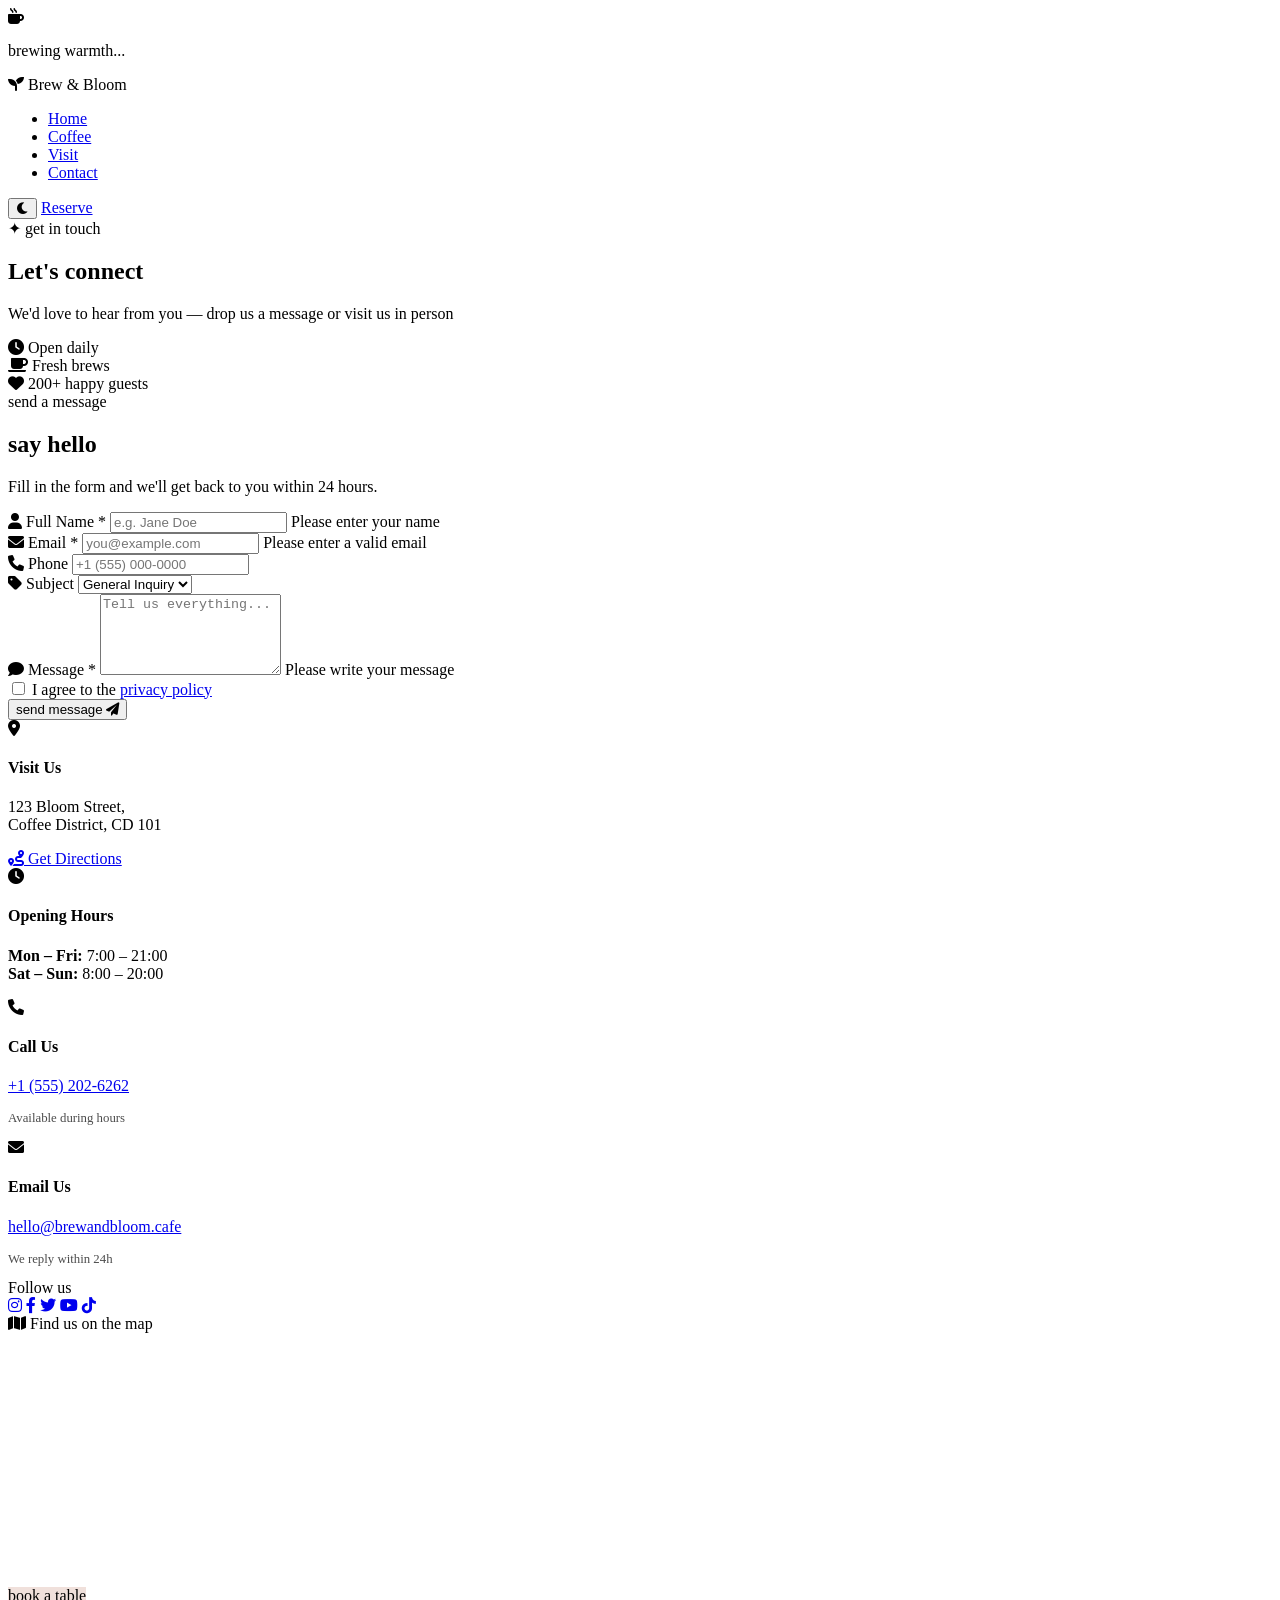
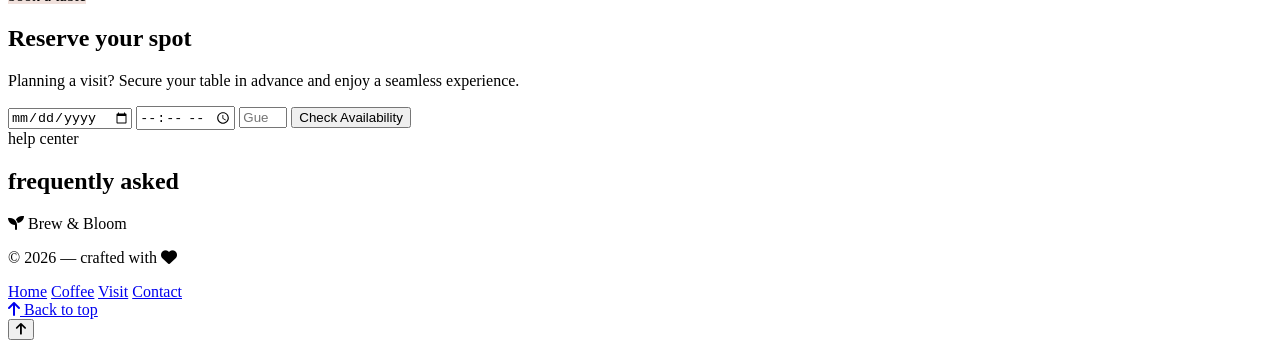
==== contact.html @ 55f8bd8d "contact.html" ====
<!-- contact.html – Separate Contact Page -->
<!DOCTYPE html>
<html lang="en">
<head>
  <meta charset="UTF-8" />
  <meta name="viewport" content="width=device-width, initial-scale=1.0" />
  <title>Contact · Brew & Bloom</title>
  <!-- Font Awesome -->
  <link rel="stylesheet" href="https://cdnjs.cloudflare.com/ajax/libs/font-awesome/6.0.0-beta3/css/all.min.css" />
  <!-- Google Fonts -->
  <link href="https://fonts.googleapis.com/css2?family=Playfair+Display:ital,wght@0,400;0,600;1,400&family=Poppins:wght@300;400;500;600&display=swap" rel="stylesheet" />
  <!-- Separate Contact CSS -->
  <link rel="stylesheet" href="contact-style.css" />
</head>
<body>

  <!-- PRELOADER -->
  <div id="preloader">
    <div class="loader-cup"><i class="fas fa-mug-hot"></i></div>
    <p>brewing warmth...</p>
  </div>

  <!-- NAVIGATION -->
  <nav class="navbar" id="navbar">
    <div class="nav-container">
      <div class="logo">
        <i class="fas fa-seedling"></i> Brew & Bloom
      </div>
      <ul class="nav-links" id="navLinks">
        <li><a href="index.html">Home</a></li>
        <li><a href="index.html#categories">Coffee</a></li>
        <li><a href="index.html#location">Visit</a></li>
        <li><a href="contact.html" class="active">Contact</a></li>
      </ul>
      <div class="nav-actions">
        <button id="darkModeToggle" class="dark-toggle" aria-label="Toggle dark mode">
          <i class="fas fa-moon"></i>
        </button>
        <a href="#reserve" class="btn-outline">Reserve</a>
      </div>
      <div class="hamburger" id="hamburger">
        <span></span><span></span><span></span>
      </div>
    </div>
  </nav>

  <!-- ===== CONTACT HERO ===== -->
  <section class="contact-hero" id="contact">
    <div class="contact-hero-overlay"></div>
    <div class="contact-hero-content">
      <span class="hero-badge">✦ get in touch</span>
      <h1>Let's <span>connect</span></h1>
      <p>We'd love to hear from you — drop us a message or visit us in person</p>
      <div class="hero-stats-mini">
        <div><i class="fas fa-clock"></i> Open daily</div>
        <div><i class="fas fa-coffee"></i> Fresh brews</div>
        <div><i class="fas fa-heart"></i> 200+ happy guests</div>
      </div>
    </div>
  </section>

  <!-- ===== MAIN CONTACT SECTION ===== -->
  <section class="contact-main" id="contactMain">
    <div class="container">
      <div class="contact-grid">
        <!-- LEFT: FORM -->
        <div class="contact-form-wrapper reveal">
          <div class="form-header">
            <span class="tag">send a message</span>
            <h2 class="section-title">say <span>hello</span></h2>
            <p class="section-sub">Fill in the form and we'll get back to you within 24 hours.</p>
          </div>
          <form id="contactForm" class="contact-form">
            <div class="form-group">
              <label for="name"><i class="fas fa-user"></i> Full Name <span class="required">*</span></label>
              <input type="text" id="name" placeholder="e.g. Jane Doe" required />
              <span class="error-msg" id="nameError">Please enter your name</span>
            </div>
            <div class="form-row">
              <div class="form-group">
                <label for="email"><i class="fas fa-envelope"></i> Email <span class="required">*</span></label>
                <input type="email" id="email" placeholder="you@example.com" required />
                <span class="error-msg" id="emailError">Please enter a valid email</span>
              </div>
              <div class="form-group">
                <label for="phone"><i class="fas fa-phone"></i> Phone</label>
                <input type="tel" id="phone" placeholder="+1 (555) 000-0000" />
              </div>
            </div>
            <div class="form-group">
              <label for="subject"><i class="fas fa-tag"></i> Subject</label>
              <select id="subject">
                <option value="general">General Inquiry</option>
                <option value="reservation">Reservation</option>
                <option value="feedback">Feedback</option>
                <option value="careers">Careers</option>
                <option value="other">Other</option>
              </select>
            </div>
            <div class="form-group">
              <label for="message"><i class="fas fa-comment"></i> Message <span class="required">*</span></label>
              <textarea id="message" rows="5" placeholder="Tell us everything..." required></textarea>
              <span class="error-msg" id="messageError">Please write your message</span>
            </div>
            <div class="form-group checkbox-group">
              <label>
                <input type="checkbox" id="agree" required />
                I agree to the <a href="#">privacy policy</a>
              </label>
            </div>
            <div class="form-group">
              <button type="submit" class="btn-submit" id="submitBtn">
                <span>send message</span>
                <i class="fas fa-paper-plane"></i>
              </button>
            </div>
            <div id="formFeedback" class="form-feedback"></div>
          </form>
        </div>

        <!-- RIGHT: INFO + MAP -->
        <div class="contact-info-wrapper reveal" style="transition-delay: 0.2s;">
          <!-- Info Cards -->
          <div class="info-card-container">
            <div class="info-card">
              <div class="info-icon"><i class="fas fa-location-dot"></i></div>
              <div>
                <h4>Visit Us</h4>
                <p>123 Bloom Street,<br />Coffee District, CD 101</p>
                <a href="#" class="map-link"><i class="fas fa-route"></i> Get Directions</a>
              </div>
            </div>
            <div class="info-card">
              <div class="info-icon"><i class="fas fa-clock"></i></div>
              <div>
                <h4>Opening Hours</h4>
                <p><strong>Mon – Fri:</strong> 7:00 – 21:00<br /><strong>Sat – Sun:</strong> 8:00 – 20:00</p>
              </div>
            </div>
            <div class="info-card">
              <div class="info-icon"><i class="fas fa-phone"></i></div>
              <div>
                <h4>Call Us</h4>
                <p><a href="tel:+15552026262">+1 (555) 202-6262</a></p>
                <p style="font-size: 0.8rem; opacity: 0.7;">Available during hours</p>
              </div>
            </div>
            <div class="info-card">
              <div class="info-icon"><i class="fas fa-envelope"></i></div>
              <div>
                <h4>Email Us</h4>
                <p><a href="mailto:hello@brewandbloom.cafe">hello@brewandbloom.cafe</a></p>
                <p style="font-size: 0.8rem; opacity: 0.7;">We reply within 24h</p>
              </div>
            </div>
          </div>

          <!-- Social -->
          <div class="contact-social">
            <span>Follow us</span>
            <div class="social-icons">
              <a href="#" aria-label="Instagram"><i class="fab fa-instagram"></i></a>
              <a href="#" aria-label="Facebook"><i class="fab fa-facebook-f"></i></a>
              <a href="#" aria-label="Twitter"><i class="fab fa-twitter"></i></a>
              <a href="#" aria-label="YouTube"><i class="fab fa-youtube"></i></a>
              <a href="#" aria-label="TikTok"><i class="fab fa-tiktok"></i></a>
            </div>
          </div>

          <!-- Map -->
          <div class="contact-map">
            <div class="map-header">
              <i class="fas fa-map"></i> Find us on the map
            </div>
            <iframe 
              src="https://www.google.com/maps/embed?pb=!1m18!1m12!1m3!1d3153.019905218468!2d-122.419418684682!3d37.77492977975969!2m3!1f0!2f0!3f0!3m2!1i1024!2i768!4f13.1!3m3!1m2!1s0x8085808c4db5d7d5%3A0x7e4b4efb6d8c6b6f!2sCafe%20Central!5e0!3m2!1sen!2sus!4v1644262345678!5m2!1sen!2sus" 
              width="100%" height="250" style="border:0; border-radius: 16px;" 
              allowfullscreen="" loading="lazy" referrerpolicy="no-referrer-when-downgrade">
            </iframe>
          </div>
        </div>
      </div>
    </div>
  </section>

  <!-- ===== RESERVATION SECTION ===== -->
  <section class="reservation-section" id="reserve">
    <div class="container">
      <div class="reservation-banner">
        <div class="reservation-text">
          <span class="tag" style="background: rgba(181, 101, 74, 0.2);">book a table</span>
          <h2>Reserve your <span>spot</span></h2>
          <p>Planning a visit? Secure your table in advance and enjoy a seamless experience.</p>
        </div>
        <div class="reservation-form-mini">
          <form id="reserveForm">
            <input type="date" id="reserveDate" required />
            <input type="time" id="reserveTime" required />
            <input type="number" id="reserveGuests" placeholder="Guests" min="1" max="20" required />
            <button type="submit" class="btn-primary">Check Availability</button>
          </form>
          <div id="reserveFeedback" class="reserve-feedback"></div>
        </div>
      </div>
    </div>
  </section>

  <!-- ===== FAQ SECTION ===== -->
  <section class="faq-section">
    <div class="container">
      <div class="section-header">
        <span class="tag">help center</span>
        <h2 class="section-title">frequently <span>asked</span></h2>
      </div>
      <div class="faq-grid" id="faqGrid">
        <!-- populated by JS -->
      </div>
    </div>
  </section>

  <!-- ===== FOOTER ===== -->
  <footer>
    <div class="footer-content">
      <div class="footer-brand">
        <i class="fas fa-seedling"></i> Brew & Bloom
        <p>© 2026 — crafted with <i class="fas fa-heart"></i></p>
      </div>
      <div class="footer-links">
        <a href="index.html">Home</a>
        <a href="index.html#categories">Coffee</a>
        <a href="index.html#location">Visit</a>
        <a href="contact.html">Contact</a>
      </div>
      <div class="footer-back">
        <a href="#" id="backToTopFooter"><i class="fas fa-arrow-up"></i> Back to top</a>
      </div>
    </div>
  </footer>

  <!-- BACK TO TOP FLOATING -->
  <button id="backToTop" class="back-to-top" aria-label="Back to top">
    <i class="fas fa-arrow-up"></i>
  </button>

  <!-- Separate Contact JS -->
  <script src="contact-script.js"></script>
</body>
</html>
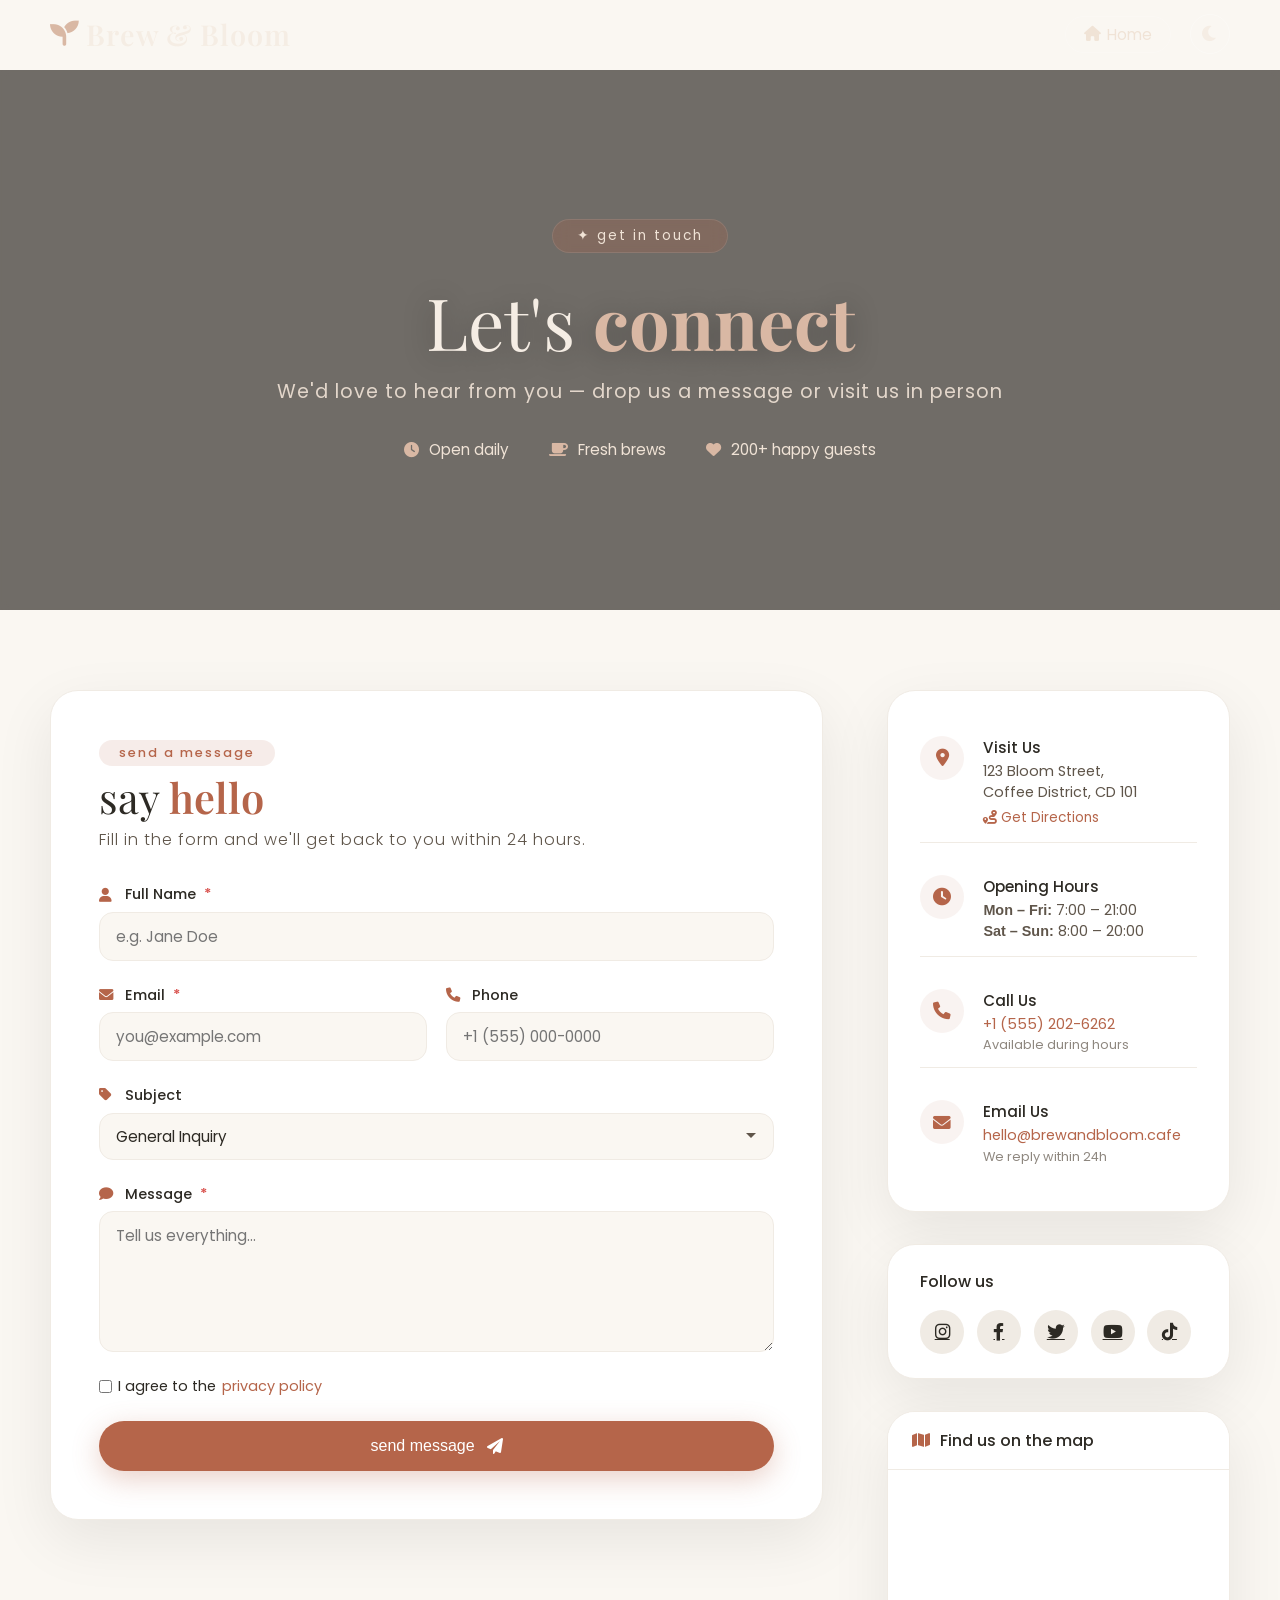
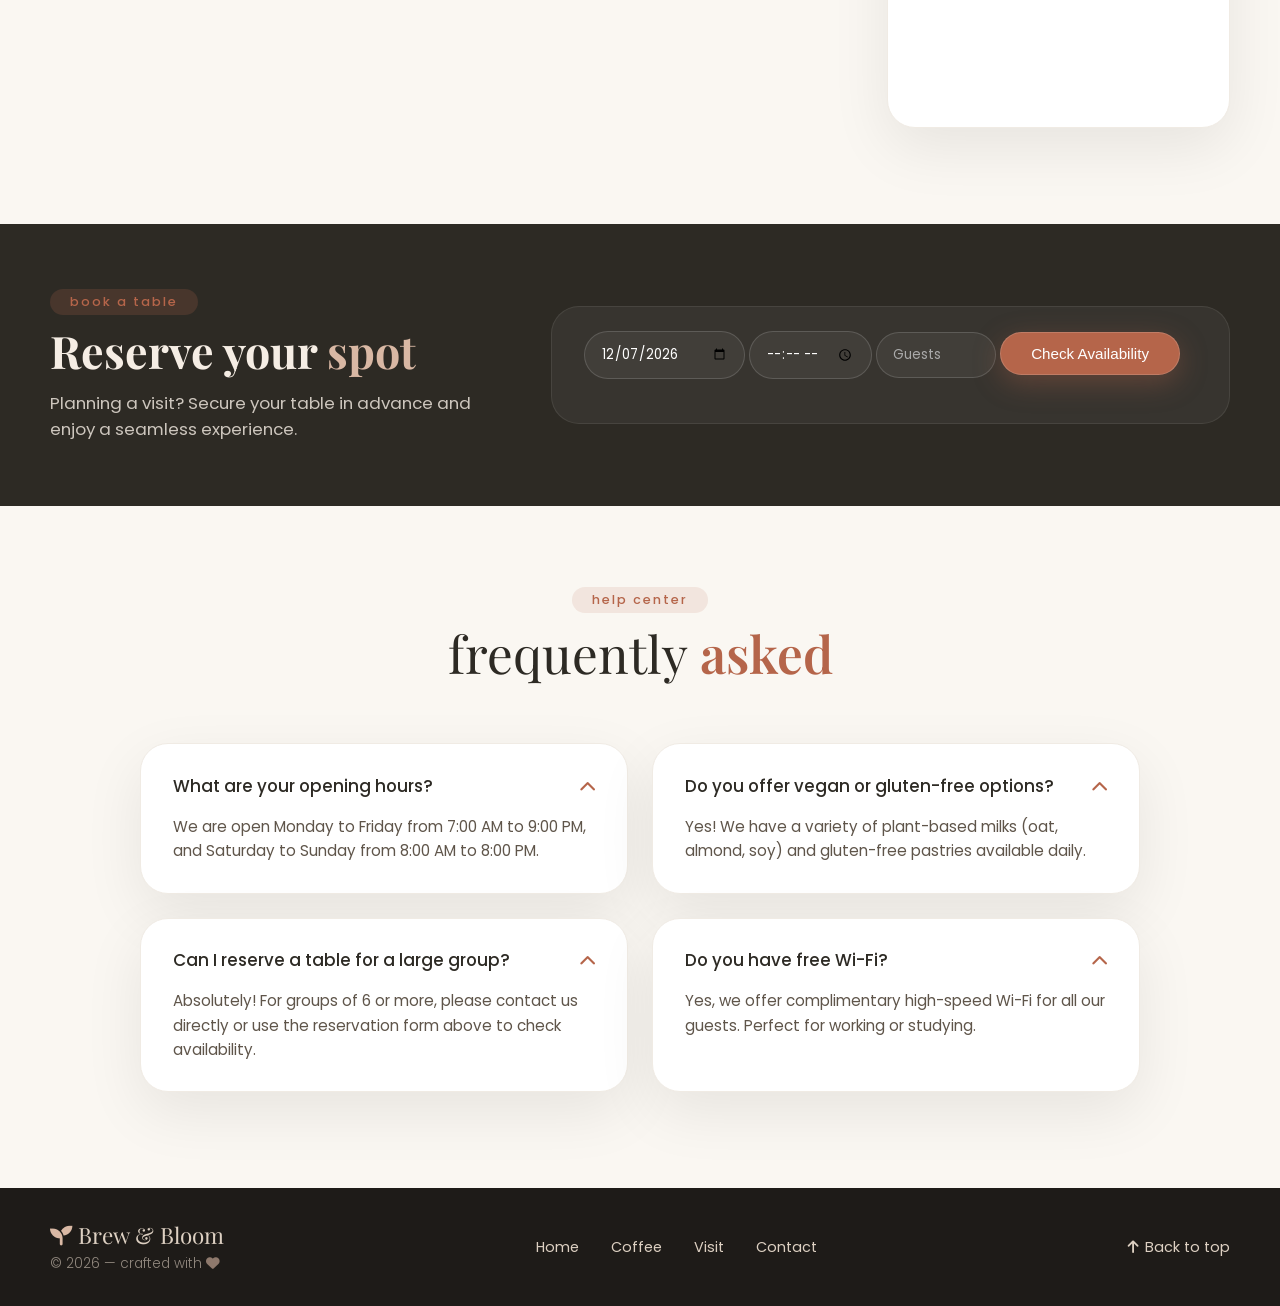
==== commit 573f8806: "last commit" ====
--- a/contact.html
+++ b/contact.html
@@ -1,248 +1,246 @@
-<!-- contact.html – Separate Contact Page -->
+<!-- contact.html – Contact Page with Simplified Navbar -->
 <!DOCTYPE html>
 <html lang="en">
+
 <head>
-  <meta charset="UTF-8" />
-  <meta name="viewport" content="width=device-width, initial-scale=1.0" />
-  <title>Contact · Brew & Bloom</title>
-  <!-- Font Awesome -->
-  <link rel="stylesheet" href="https://cdnjs.cloudflare.com/ajax/libs/font-awesome/6.0.0-beta3/css/all.min.css" />
-  <!-- Google Fonts -->
-  <link href="https://fonts.googleapis.com/css2?family=Playfair+Display:ital,wght@0,400;0,600;1,400&family=Poppins:wght@300;400;500;600&display=swap" rel="stylesheet" />
-  <!-- Separate Contact CSS -->
-  <link rel="stylesheet" href="contact-style.css" />
+    <meta charset="UTF-8" />
+    <meta name="viewport" content="width=device-width, initial-scale=1.0" />
+    <title>Contact · Brew & Bloom</title>
+    <!-- Font Awesome -->
+    <link rel="stylesheet" href="https://cdnjs.cloudflare.com/ajax/libs/font-awesome/6.0.0-beta3/css/all.min.css" />
+    <!-- Google Fonts -->
+    <link
+        href="https://fonts.googleapis.com/css2?family=Playfair+Display:ital,wght@0,400;0,600;1,400&family=Poppins:wght@300;400;500;600&display=swap"
+        rel="stylesheet" />
+    <link rel="stylesheet" href="contact-style.css" />
 </head>
+
 <body>
 
-  <!-- PRELOADER -->
-  <div id="preloader">
-    <div class="loader-cup"><i class="fas fa-mug-hot"></i></div>
-    <p>brewing warmth...</p>
-  </div>
-
-  <!-- NAVIGATION -->
-  <nav class="navbar" id="navbar">
-    <div class="nav-container">
-      <div class="logo">
-        <i class="fas fa-seedling"></i> Brew & Bloom
-      </div>
-      <ul class="nav-links" id="navLinks">
-        <li><a href="index.html">Home</a></li>
-        <li><a href="index.html#categories">Coffee</a></li>
-        <li><a href="index.html#location">Visit</a></li>
-        <li><a href="contact.html" class="active">Contact</a></li>
-      </ul>
-      <div class="nav-actions">
-        <button id="darkModeToggle" class="dark-toggle" aria-label="Toggle dark mode">
-          <i class="fas fa-moon"></i>
-        </button>
-        <a href="#reserve" class="btn-outline">Reserve</a>
-      </div>
-      <div class="hamburger" id="hamburger">
-        <span></span><span></span><span></span>
-      </div>
+    <!-- PRELOADER -->
+    <div id="preloader">
+        <div class="loader-cup"><i class="fas fa-mug-hot"></i></div>
+        <p>brewing warmth...</p>
     </div>
-  </nav>
-
-  <!-- ===== CONTACT HERO ===== -->
-  <section class="contact-hero" id="contact">
-    <div class="contact-hero-overlay"></div>
-    <div class="contact-hero-content">
-      <span class="hero-badge">✦ get in touch</span>
-      <h1>Let's <span>connect</span></h1>
-      <p>We'd love to hear from you — drop us a message or visit us in person</p>
-      <div class="hero-stats-mini">
-        <div><i class="fas fa-clock"></i> Open daily</div>
-        <div><i class="fas fa-coffee"></i> Fresh brews</div>
-        <div><i class="fas fa-heart"></i> 200+ happy guests</div>
-      </div>
-    </div>
-  </section>
-
-  <!-- ===== MAIN CONTACT SECTION ===== -->
-  <section class="contact-main" id="contactMain">
-    <div class="container">
-      <div class="contact-grid">
-        <!-- LEFT: FORM -->
-        <div class="contact-form-wrapper reveal">
-          <div class="form-header">
-            <span class="tag">send a message</span>
-            <h2 class="section-title">say <span>hello</span></h2>
-            <p class="section-sub">Fill in the form and we'll get back to you within 24 hours.</p>
-          </div>
-          <form id="contactForm" class="contact-form">
-            <div class="form-group">
-              <label for="name"><i class="fas fa-user"></i> Full Name <span class="required">*</span></label>
-              <input type="text" id="name" placeholder="e.g. Jane Doe" required />
-              <span class="error-msg" id="nameError">Please enter your name</span>
-            </div>
-            <div class="form-row">
-              <div class="form-group">
-                <label for="email"><i class="fas fa-envelope"></i> Email <span class="required">*</span></label>
-                <input type="email" id="email" placeholder="you@example.com" required />
-                <span class="error-msg" id="emailError">Please enter a valid email</span>
-              </div>
-              <div class="form-group">
-                <label for="phone"><i class="fas fa-phone"></i> Phone</label>
-                <input type="tel" id="phone" placeholder="+1 (555) 000-0000" />
-              </div>
-            </div>
-            <div class="form-group">
-              <label for="subject"><i class="fas fa-tag"></i> Subject</label>
-              <select id="subject">
-                <option value="general">General Inquiry</option>
-                <option value="reservation">Reservation</option>
-                <option value="feedback">Feedback</option>
-                <option value="careers">Careers</option>
-                <option value="other">Other</option>
-              </select>
-            </div>
-            <div class="form-group">
-              <label for="message"><i class="fas fa-comment"></i> Message <span class="required">*</span></label>
-              <textarea id="message" rows="5" placeholder="Tell us everything..." required></textarea>
-              <span class="error-msg" id="messageError">Please write your message</span>
-            </div>
-            <div class="form-group checkbox-group">
-              <label>
-                <input type="checkbox" id="agree" required />
-                I agree to the <a href="#">privacy policy</a>
-              </label>
-            </div>
-            <div class="form-group">
-              <button type="submit" class="btn-submit" id="submitBtn">
-                <span>send message</span>
-                <i class="fas fa-paper-plane"></i>
-              </button>
-            </div>
-            <div id="formFeedback" class="form-feedback"></div>
-          </form>
-        </div>
-
-        <!-- RIGHT: INFO + MAP -->
-        <div class="contact-info-wrapper reveal" style="transition-delay: 0.2s;">
-          <!-- Info Cards -->
-          <div class="info-card-container">
-            <div class="info-card">
-              <div class="info-icon"><i class="fas fa-location-dot"></i></div>
-              <div>
-                <h4>Visit Us</h4>
-                <p>123 Bloom Street,<br />Coffee District, CD 101</p>
-                <a href="#" class="map-link"><i class="fas fa-route"></i> Get Directions</a>
-              </div>
-            </div>
-            <div class="info-card">
-              <div class="info-icon"><i class="fas fa-clock"></i></div>
-              <div>
-                <h4>Opening Hours</h4>
-                <p><strong>Mon – Fri:</strong> 7:00 – 21:00<br /><strong>Sat – Sun:</strong> 8:00 – 20:00</p>
-              </div>
-            </div>
-            <div class="info-card">
-              <div class="info-icon"><i class="fas fa-phone"></i></div>
-              <div>
-                <h4>Call Us</h4>
-                <p><a href="tel:+15552026262">+1 (555) 202-6262</a></p>
-                <p style="font-size: 0.8rem; opacity: 0.7;">Available during hours</p>
-              </div>
-            </div>
-            <div class="info-card">
-              <div class="info-icon"><i class="fas fa-envelope"></i></div>
-              <div>
-                <h4>Email Us</h4>
-                <p><a href="mailto:hello@brewandbloom.cafe">hello@brewandbloom.cafe</a></p>
-                <p style="font-size: 0.8rem; opacity: 0.7;">We reply within 24h</p>
-              </div>
-            </div>
-          </div>
-
-          <!-- Social -->
-          <div class="contact-social">
-            <span>Follow us</span>
-            <div class="social-icons">
-              <a href="#" aria-label="Instagram"><i class="fab fa-instagram"></i></a>
-              <a href="#" aria-label="Facebook"><i class="fab fa-facebook-f"></i></a>
-              <a href="#" aria-label="Twitter"><i class="fab fa-twitter"></i></a>
-              <a href="#" aria-label="YouTube"><i class="fab fa-youtube"></i></a>
-              <a href="#" aria-label="TikTok"><i class="fab fa-tiktok"></i></a>
-            </div>
-          </div>
-
-          <!-- Map -->
-          <div class="contact-map">
-            <div class="map-header">
-              <i class="fas fa-map"></i> Find us on the map
-            </div>
-            <iframe 
-              src="https://www.google.com/maps/embed?pb=!1m18!1m12!1m3!1d3153.019905218468!2d-122.419418684682!3d37.77492977975969!2m3!1f0!2f0!3f0!3m2!1i1024!2i768!4f13.1!3m3!1m2!1s0x8085808c4db5d7d5%3A0x7e4b4efb6d8c6b6f!2sCafe%20Central!5e0!3m2!1sen!2sus!4v1644262345678!5m2!1sen!2sus" 
-              width="100%" height="250" style="border:0; border-radius: 16px;" 
-              allowfullscreen="" loading="lazy" referrerpolicy="no-referrer-when-downgrade">
-            </iframe>
-          </div>
-        </div>
-      </div>
-    </div>
-  </section>
-
-  <!-- ===== RESERVATION SECTION ===== -->
-  <section class="reservation-section" id="reserve">
-    <div class="container">
-      <div class="reservation-banner">
-        <div class="reservation-text">
-          <span class="tag" style="background: rgba(181, 101, 74, 0.2);">book a table</span>
-          <h2>Reserve your <span>spot</span></h2>
-          <p>Planning a visit? Secure your table in advance and enjoy a seamless experience.</p>
-        </div>
-        <div class="reservation-form-mini">
-          <form id="reserveForm">
-            <input type="date" id="reserveDate" required />
-            <input type="time" id="reserveTime" required />
-            <input type="number" id="reserveGuests" placeholder="Guests" min="1" max="20" required />
-            <button type="submit" class="btn-primary">Check Availability</button>
-          </form>
-          <div id="reserveFeedback" class="reserve-feedback"></div>
-        </div>
-      </div>
-    </div>
-  </section>
-
-  <!-- ===== FAQ SECTION ===== -->
-  <section class="faq-section">
-    <div class="container">
-      <div class="section-header">
-        <span class="tag">help center</span>
-        <h2 class="section-title">frequently <span>asked</span></h2>
-      </div>
-      <div class="faq-grid" id="faqGrid">
-        <!-- populated by JS -->
-      </div>
-    </div>
-  </section>
-
-  <!-- ===== FOOTER ===== -->
-  <footer>
-    <div class="footer-content">
-      <div class="footer-brand">
-        <i class="fas fa-seedling"></i> Brew & Bloom
-        <p>© 2026 — crafted with <i class="fas fa-heart"></i></p>
-      </div>
-      <div class="footer-links">
-        <a href="index.html">Home</a>
-        <a href="index.html#categories">Coffee</a>
-        <a href="index.html#location">Visit</a>
-        <a href="contact.html">Contact</a>
-      </div>
-      <div class="footer-back">
-        <a href="#" id="backToTopFooter"><i class="fas fa-arrow-up"></i> Back to top</a>
-      </div>
-    </div>
-  </footer>
-
-  <!-- BACK TO TOP FLOATING -->
-  <button id="backToTop" class="back-to-top" aria-label="Back to top">
-    <i class="fas fa-arrow-up"></i>
-  </button>
-
-  <!-- Separate Contact JS -->
-  <script src="contact-script.js"></script>
+
+    <!-- ===== SIMPLIFIED NAVBAR ===== -->
+    <nav class="navbar" id="navbar">
+        <div class="nav-container">
+            <!-- Only Logo + Home link -->
+            <a href="index.html" class="logo">
+                <i class="fas fa-seedling"></i> Brew & Bloom
+            </a>
+            <div class="nav-actions">
+                <a href="index.html" class="nav-home-link">
+                    <i class="fas fa-home"></i> Home
+                </a>
+                <button id="darkModeToggle" class="dark-toggle" aria-label="Toggle dark mode">
+                    <i class="fas fa-moon"></i>
+                </button>
+            </div>
+        </div>
+    </nav>
+
+    <!-- ===== CONTACT HERO ===== -->
+    <section class="contact-hero" id="contact">
+        <div class="contact-hero-overlay"></div>
+        <div class="contact-hero-content">
+            <span class="hero-badge">✦ get in touch</span>
+            <h1>Let's <span>connect</span></h1>
+            <p>We'd love to hear from you — drop us a message or visit us in person</p>
+            <div class="hero-stats-mini">
+                <div><i class="fas fa-clock"></i> Open daily</div>
+                <div><i class="fas fa-coffee"></i> Fresh brews</div>
+                <div><i class="fas fa-heart"></i> 200+ happy guests</div>
+            </div>
+        </div>
+    </section>
+
+    <!-- ===== MAIN CONTACT SECTION ===== -->
+    <section class="contact-main" id="contactMain">
+        <div class="container">
+            <div class="contact-grid">
+                <!-- LEFT: FORM -->
+                <div class="contact-form-wrapper reveal">
+                    <div class="form-header">
+                        <span class="tag">send a message</span>
+                        <h2 class="section-title">say <span>hello</span></h2>
+                        <p class="section-sub">Fill in the form and we'll get back to you within 24 hours.</p>
+                    </div>
+                    <form id="contactForm" class="contact-form">
+                        <div class="form-group">
+                            <label for="name"><i class="fas fa-user"></i> Full Name <span
+                                    class="required">*</span></label>
+                            <input type="text" id="name" placeholder="e.g. Jane Doe" required />
+                            <span class="error-msg" id="nameError">Please enter your name</span>
+                        </div>
+                        <div class="form-row">
+                            <div class="form-group">
+                                <label for="email"><i class="fas fa-envelope"></i> Email <span
+                                        class="required">*</span></label>
+                                <input type="email" id="email" placeholder="you@example.com" required />
+                                <span class="error-msg" id="emailError">Please enter a valid email</span>
+                            </div>
+                            <div class="form-group">
+                                <label for="phone"><i class="fas fa-phone"></i> Phone</label>
+                                <input type="tel" id="phone" placeholder="+1 (555) 000-0000" />
+                            </div>
+                        </div>
+                        <div class="form-group">
+                            <label for="subject"><i class="fas fa-tag"></i> Subject</label>
+                            <select id="subject">
+                                <option value="general">General Inquiry</option>
+                                <option value="reservation">Reservation</option>
+                                <option value="feedback">Feedback</option>
+                                <option value="careers">Careers</option>
+                                <option value="other">Other</option>
+                            </select>
+                        </div>
+                        <div class="form-group">
+                            <label for="message"><i class="fas fa-comment"></i> Message <span
+                                    class="required">*</span></label>
+                            <textarea id="message" rows="5" placeholder="Tell us everything..." required></textarea>
+                            <span class="error-msg" id="messageError">Please write your message</span>
+                        </div>
+                        <div class="form-group checkbox-group">
+                            <label>
+                                <input type="checkbox" id="agree" required />
+                                I agree to the <a href="#">privacy policy</a>
+                            </label>
+                        </div>
+                        <div class="form-group">
+                            <button type="submit" class="btn-submit" id="submitBtn">
+                                <span>send message</span>
+                                <i class="fas fa-paper-plane"></i>
+                            </button>
+                        </div>
+                        <div id="formFeedback" class="form-feedback"></div>
+                    </form>
+                </div>
+
+                <!-- RIGHT: INFO + MAP -->
+                <div class="contact-info-wrapper reveal" style="transition-delay: 0.2s;">
+                    <div class="info-card-container">
+                        <div class="info-card">
+                            <div class="info-icon"><i class="fas fa-location-dot"></i></div>
+                            <div>
+                                <h4>Visit Us</h4>
+                                <p>123 Bloom Street,<br />Coffee District, CD 101</p>
+                                <a href="#" class="map-link"><i class="fas fa-route"></i> Get Directions</a>
+                            </div>
+                        </div>
+                        <div class="info-card">
+                            <div class="info-icon"><i class="fas fa-clock"></i></div>
+                            <div>
+                                <h4>Opening Hours</h4>
+                                <p><strong>Mon – Fri:</strong> 7:00 – 21:00<br /><strong>Sat – Sun:</strong> 8:00 –
+                                    20:00</p>
+                            </div>
+                        </div>
+                        <div class="info-card">
+                            <div class="info-icon"><i class="fas fa-phone"></i></div>
+                            <div>
+                                <h4>Call Us</h4>
+                                <p><a href="tel:+15552026262">+1 (555) 202-6262</a></p>
+                                <p style="font-size: 0.8rem; opacity: 0.7;">Available during hours</p>
+                            </div>
+                        </div>
+                        <div class="info-card">
+                            <div class="info-icon"><i class="fas fa-envelope"></i></div>
+                            <div>
+                                <h4>Email Us</h4>
+                                <p><a href="mailto:hello@brewandbloom.cafe">hello@brewandbloom.cafe</a></p>
+                                <p style="font-size: 0.8rem; opacity: 0.7;">We reply within 24h</p>
+                            </div>
+                        </div>
+                    </div>
+
+                    <div class="contact-social">
+                        <span>Follow us</span>
+                        <div class="social-icons">
+                            <a href="#" aria-label="Instagram"><i class="fab fa-instagram"></i></a>
+                            <a href="#" aria-label="Facebook"><i class="fab fa-facebook-f"></i></a>
+                            <a href="#" aria-label="Twitter"><i class="fab fa-twitter"></i></a>
+                            <a href="#" aria-label="YouTube"><i class="fab fa-youtube"></i></a>
+                            <a href="#" aria-label="TikTok"><i class="fab fa-tiktok"></i></a>
+                        </div>
+                    </div>
+
+                    <div class="contact-map">
+                        <div class="map-header">
+                            <i class="fas fa-map"></i> Find us on the map
+                        </div>
+                        <iframe
+                            src="https://www.google.com/maps/embed?pb=!1m18!1m12!1m3!1d3153.019905218468!2d-122.419418684682!3d37.77492977975969!2m3!1f0!2f0!3f0!3m2!1i1024!2i768!4f13.1!3m3!1m2!1s0x8085808c4db5d7d5%3A0x7e4b4efb6d8c6b6f!2sCafe%20Central!5e0!3m2!1sen!2sus!4v1644262345678!5m2!1sen!2sus"
+                            width="100%" height="250" style="border:0; border-radius: 16px;" allowfullscreen=""
+                            loading="lazy" referrerpolicy="no-referrer-when-downgrade">
+                        </iframe>
+                    </div>
+                </div>
+            </div>
+        </div>
+    </section>
+
+    <!-- ===== RESERVATION SECTION ===== -->
+    <section class="reservation-section" id="reserve">
+        <div class="container">
+            <div class="reservation-banner">
+                <div class="reservation-text">
+                    <span class="tag" style="background: rgba(181, 101, 74, 0.2);">book a table</span>
+                    <h2>Reserve your <span>spot</span></h2>
+                    <p>Planning a visit? Secure your table in advance and enjoy a seamless experience.</p>
+                </div>
+                <div class="reservation-form-mini">
+                    <form id="reserveForm">
+                        <input type="date" id="reserveDate" required />
+                        <input type="time" id="reserveTime" required />
+                        <input type="number" id="reserveGuests" placeholder="Guests" min="1" max="20" required />
+                        <button type="submit" class="btn-primary">Check Availability</button>
+                    </form>
+                    <div id="reserveFeedback" class="reserve-feedback"></div>
+                </div>
+            </div>
+        </div>
+    </section>
+
+    <!-- ===== FAQ SECTION ===== -->
+    <section class="faq-section">
+        <div class="container">
+            <div class="section-header">
+                <span class="tag">help center</span>
+                <h2 class="section-title">frequently <span>asked</span></h2>
+            </div>
+            <div class="faq-grid" id="faqGrid">
+                <!-- populated by JS -->
+            </div>
+        </div>
+    </section>
+
+    <!-- ===== FOOTER ===== -->
+    <footer>
+        <div class="footer-content">
+            <div class="footer-brand">
+                <i class="fas fa-seedling"></i> Brew & Bloom
+                <p>© 2026 — crafted with <i class="fas fa-heart"></i></p>
+            </div>
+            <div class="footer-links">
+                <a href="index.html">Home</a>
+                <a href="index.html#categories">Coffee</a>
+                <a href="index.html#location">Visit</a>
+                <a href="contact.html">Contact</a>
+            </div>
+            <div class="footer-back">
+                <a href="#" id="backToTopFooter"><i class="fas fa-arrow-up"></i> Back to top</a>
+            </div>
+        </div>
+    </footer>
+
+    <!-- BACK TO TOP FLOATING -->
+    <button id="backToTop" class="back-to-top" aria-label="Back to top">
+        <i class="fas fa-arrow-up"></i>
+    </button>
+
+    <script src="contact-script.js"></script>
 </body>
+
 </html>
--- a/contact-style.css
+++ b/contact-style.css
@@ -0,0 +1,1002 @@
+/* contact-style.css – Minimal Navbar Style Update */
+
+/* ---------- RESET & VARIABLES ---------- */
+* {
+    margin: 0;
+    padding: 0;
+    box-sizing: border-box;
+}
+
+:root {
+    --primary: #b5654a;
+    --primary-dark: #9e4d35;
+    --primary-light: #d9b8a4;
+    --cream: #faf7f2;
+    --dark: #2d2a24;
+    --text-light: #5f554a;
+    --shadow: 0 20px 60px rgba(0, 0, 0, 0.08);
+    --radius: 28px;
+    --bg-body: #faf7f2;
+    --bg-card: #ffffff;
+    --text-color: #2d2a24;
+    --border-color: #f0ebe4;
+    --transition: 0.4s ease;
+}
+
+body.dark-mode {
+    --bg-body: #1e1b18;
+    --bg-card: #2d2a24;
+    --text-color: #f0e3d6;
+    --border-color: #4a443e;
+    --cream: #1e1b18;
+    --text-light: #b5aaa0;
+}
+
+body {
+    font-family: 'Poppins', sans-serif;
+    background-color: var(--bg-body);
+    color: var(--text-color);
+    overflow-x: hidden;
+    transition: background 0.4s, color 0.4s;
+}
+
+.container {
+    max-width: 1240px;
+    margin: 0 auto;
+    padding: 0 30px;
+}
+
+/* ---------- PRELOADER ---------- */
+#preloader {
+    position: fixed;
+    inset: 0;
+    background: #2d2a24;
+    display: flex;
+    flex-direction: column;
+    align-items: center;
+    justify-content: center;
+    z-index: 9999;
+    transition: opacity 0.8s ease, visibility 0.8s ease;
+}
+
+#preloader.hide {
+    opacity: 0;
+    visibility: hidden;
+}
+
+.loader-cup {
+    font-size: 4rem;
+    color: var(--primary-light);
+    animation: pulseCup 1.2s infinite alternate ease-in-out;
+}
+
+#preloader p {
+    color: #ddd0c2;
+    margin-top: 12px;
+    font-weight: 300;
+    letter-spacing: 2px;
+}
+
+@keyframes pulseCup {
+    0% {
+        transform: scale(0.9);
+        opacity: 0.5;
+    }
+
+    100% {
+        transform: scale(1.2);
+        opacity: 1;
+    }
+}
+
+/* ============================================================
+   SIMPLIFIED NAVBAR – only logo + home link + dark toggle
+   ============================================================ */
+.navbar {
+    position: fixed;
+    top: 0;
+    left: 0;
+    width: 100%;
+    padding: 14px 0;
+    z-index: 1000;
+    transition: 0.4s ease;
+    background: transparent;
+}
+
+.navbar.scrolled {
+    background: rgba(45, 42, 36, 0.85);
+    backdrop-filter: blur(18px);
+    box-shadow: 0 8px 32px rgba(0, 0, 0, 0.12);
+    padding: 10px 0;
+}
+
+body.dark-mode .navbar.scrolled {
+    background: rgba(20, 18, 16, 0.9);
+}
+
+.nav-container {
+    max-width: 1240px;
+    margin: 0 auto;
+    padding: 0 30px;
+    display: flex;
+    align-items: center;
+    justify-content: space-between;
+}
+
+.logo {
+    font-family: 'Playfair Display', serif;
+    font-size: 1.8rem;
+    font-weight: 600;
+    color: #f5ede4;
+    letter-spacing: 1px;
+    text-decoration: none;
+    display: flex;
+    align-items: center;
+    gap: 6px;
+}
+
+.logo i {
+    color: var(--primary-light);
+}
+
+.nav-actions {
+    display: flex;
+    align-items: center;
+    gap: 1.2rem;
+}
+
+.nav-home-link {
+    color: #f0e3d6;
+    text-decoration: none;
+    font-weight: 400;
+    font-size: 0.95rem;
+    padding: 6px 18px;
+    border-radius: 40px;
+    border: 1px solid rgba(255, 255, 255, 0.2);
+    transition: 0.3s;
+    display: flex;
+    align-items: center;
+    gap: 6px;
+}
+
+.nav-home-link:hover {
+    background: rgba(255, 255, 255, 0.1);
+    border-color: rgba(255, 255, 255, 0.4);
+}
+
+.dark-toggle {
+    background: transparent;
+    border: 1px solid rgba(255, 255, 255, 0.3);
+    color: #f5ede4;
+    width: 40px;
+    height: 40px;
+    border-radius: 50%;
+    cursor: pointer;
+    font-size: 1.1rem;
+    transition: 0.3s;
+    display: flex;
+    align-items: center;
+    justify-content: center;
+}
+
+.dark-toggle:hover {
+    background: rgba(255, 255, 255, 0.1);
+    border-color: #fff;
+}
+
+/* ---------- BUTTONS ---------- */
+.btn-primary {
+    background: var(--primary);
+    color: #fff;
+    padding: 14px 36px;
+    border-radius: 50px;
+    font-weight: 500;
+    text-decoration: none;
+    transition: 0.3s;
+    box-shadow: 0 8px 28px rgba(181, 101, 74, 0.35);
+    display: inline-flex;
+    align-items: center;
+    gap: 10px;
+    border: 1px solid rgba(255, 255, 255, 0.15);
+    cursor: pointer;
+}
+
+.btn-primary:hover {
+    background: var(--primary-dark);
+    transform: translateY(-3px);
+    box-shadow: 0 14px 34px rgba(181, 101, 74, 0.45);
+}
+
+/* ---------- SECTION HEADER ---------- */
+.section-header {
+    text-align: center;
+    margin-bottom: 3.5rem;
+}
+
+.tag {
+    display: inline-block;
+    background: rgba(181, 101, 74, 0.12);
+    color: var(--primary);
+    padding: 4px 20px;
+    border-radius: 40px;
+    font-size: 0.8rem;
+    letter-spacing: 2px;
+    font-weight: 500;
+}
+
+.section-title {
+    font-family: 'Playfair Display', serif;
+    font-size: 3.2rem;
+    font-weight: 400;
+    margin: 0.4rem 0 0.2rem;
+    color: var(--text-color);
+}
+
+.section-title span {
+    color: var(--primary);
+    font-weight: 600;
+}
+
+.section-sub {
+    color: var(--text-light);
+    font-weight: 300;
+    letter-spacing: 1px;
+}
+
+/* ---------- CONTACT HERO ---------- */
+.contact-hero {
+    position: relative;
+    min-height: 60vh;
+    display: flex;
+    align-items: center;
+    justify-content: center;
+    text-align: center;
+    background: url('https://images.unsplash.com/photo-1495474472287-4d71bcdd2085?q=80&w=2070&auto=format&fit=crop') center/cover no-repeat;
+    background-attachment: fixed;
+    margin-top: 70px;
+}
+
+.contact-hero-overlay {
+    position: absolute;
+    inset: 0;
+    background: rgba(20, 15, 10, 0.6);
+    backdrop-filter: blur(4px);
+}
+
+.contact-hero-content {
+    position: relative;
+    z-index: 2;
+    padding: 2rem;
+    animation: fadeUp 1.2s ease-out;
+}
+
+.hero-badge {
+    display: inline-block;
+    background: rgba(181, 101, 74, 0.25);
+    backdrop-filter: blur(8px);
+    padding: 6px 24px;
+    border-radius: 40px;
+    font-size: 0.85rem;
+    letter-spacing: 2px;
+    color: #f0e3d6;
+    border: 1px solid rgba(255, 255, 255, 0.1);
+    margin-bottom: 1.2rem;
+}
+
+.contact-hero-content h1 {
+    font-family: 'Playfair Display', serif;
+    font-size: 4.5rem;
+    font-weight: 400;
+    color: #f5ede4;
+    text-shadow: 0 4px 30px rgba(0, 0, 0, 0.3);
+}
+
+.contact-hero-content h1 span {
+    font-weight: 700;
+    color: var(--primary-light);
+}
+
+.contact-hero-content p {
+    font-size: 1.2rem;
+    color: #f0e3d6;
+    letter-spacing: 1px;
+    margin-top: 0.5rem;
+    opacity: 0.9;
+}
+
+.hero-stats-mini {
+    display: flex;
+    gap: 2.5rem;
+    justify-content: center;
+    margin-top: 2rem;
+    color: #f0e3d6;
+    font-size: 0.95rem;
+}
+
+.hero-stats-mini i {
+    color: var(--primary-light);
+    margin-right: 6px;
+}
+
+@keyframes fadeUp {
+    0% {
+        opacity: 0;
+        transform: translateY(40px);
+    }
+
+    100% {
+        opacity: 1;
+        transform: translateY(0);
+    }
+}
+
+/* ---------- CONTACT MAIN ---------- */
+.contact-main {
+    padding: 5rem 0 6rem;
+    background: var(--bg-body);
+}
+
+.contact-grid {
+    display: grid;
+    grid-template-columns: 1.2fr 1fr;
+    gap: 4rem;
+    align-items: start;
+}
+
+/* Form */
+.contact-form-wrapper {
+    background: var(--bg-card);
+    padding: 3rem;
+    border-radius: var(--radius);
+    box-shadow: var(--shadow);
+    border: 1px solid var(--border-color);
+}
+
+.form-header {
+    margin-bottom: 2rem;
+}
+
+.form-header .section-title {
+    font-size: 2.6rem;
+    margin: 0.2rem 0;
+}
+
+.contact-form {
+    display: flex;
+    flex-direction: column;
+    gap: 1.5rem;
+}
+
+.form-row {
+    display: grid;
+    grid-template-columns: 1fr 1fr;
+    gap: 1.2rem;
+}
+
+.form-group {
+    display: flex;
+    flex-direction: column;
+    gap: 0.4rem;
+}
+
+.form-group label {
+    font-weight: 500;
+    font-size: 0.9rem;
+    color: var(--text-color);
+    display: flex;
+    align-items: center;
+    gap: 8px;
+}
+
+.form-group label i {
+    color: var(--primary);
+    width: 18px;
+}
+
+.required {
+    color: #d9534f;
+    font-weight: 600;
+}
+
+.form-group input,
+.form-group select,
+.form-group textarea {
+    padding: 12px 16px;
+    border: 1.5px solid var(--border-color);
+    border-radius: 14px;
+    font-family: 'Poppins', sans-serif;
+    font-size: 0.95rem;
+    transition: 0.3s;
+    background: var(--bg-body);
+    color: var(--text-color);
+}
+
+.form-group input:focus,
+.form-group select:focus,
+.form-group textarea:focus {
+    outline: none;
+    border-color: var(--primary);
+    box-shadow: 0 0 0 4px rgba(181, 101, 74, 0.1);
+}
+
+.form-group select {
+    appearance: none;
+    background-image: url("data:image/svg+xml,%3Csvg xmlns='http://www.w3.org/2000/svg' width='12' height='12' viewBox='0 0 12 12'%3E%3Cpath fill='%235f554a' d='M6 8L1 3h10z'/%3E%3C/svg%3E");
+    background-repeat: no-repeat;
+    background-position: right 16px center;
+}
+
+.error-msg {
+    color: #d9534f;
+    font-size: 0.8rem;
+    display: none;
+}
+
+.error-msg.show {
+    display: block;
+}
+
+.checkbox-group {
+    flex-direction: row;
+    align-items: center;
+    gap: 0.6rem;
+}
+
+.checkbox-group label {
+    font-weight: 400;
+    font-size: 0.9rem;
+    gap: 6px;
+}
+
+.checkbox-group a {
+    color: var(--primary);
+    text-decoration: none;
+}
+
+.checkbox-group a:hover {
+    text-decoration: underline;
+}
+
+.btn-submit {
+    background: var(--primary);
+    color: #fff;
+    padding: 16px 36px;
+    border-radius: 50px;
+    font-weight: 500;
+    font-size: 1rem;
+    border: none;
+    cursor: pointer;
+    transition: 0.3s;
+    display: inline-flex;
+    align-items: center;
+    justify-content: center;
+    gap: 12px;
+    width: 100%;
+    box-shadow: 0 8px 28px rgba(181, 101, 74, 0.3);
+}
+
+.btn-submit:hover {
+    background: var(--primary-dark);
+    transform: translateY(-2px);
+    box-shadow: 0 12px 34px rgba(181, 101, 74, 0.4);
+}
+
+.btn-submit:disabled {
+    opacity: 0.7;
+    cursor: not-allowed;
+    transform: none;
+}
+
+.form-feedback {
+    margin-top: 0.8rem;
+    padding: 12px 16px;
+    border-radius: 12px;
+    font-weight: 500;
+    display: none;
+}
+
+.form-feedback.success {
+    display: block;
+    background: #e6f4e6;
+    color: #2a6b2a;
+}
+
+.form-feedback.error {
+    display: block;
+    background: #fde8e8;
+    color: #b33c3c;
+}
+
+/* Right side */
+.contact-info-wrapper {
+    display: flex;
+    flex-direction: column;
+    gap: 2rem;
+}
+
+.info-card-container {
+    display: flex;
+    flex-direction: column;
+    gap: 1.2rem;
+    background: var(--bg-card);
+    padding: 2rem;
+    border-radius: var(--radius);
+    border: 1px solid var(--border-color);
+    box-shadow: var(--shadow);
+}
+
+.info-card {
+    display: flex;
+    align-items: flex-start;
+    gap: 1.2rem;
+    padding: 0.8rem 0;
+    border-bottom: 1px solid var(--border-color);
+}
+
+.info-card:last-child {
+    border-bottom: none;
+}
+
+.info-icon {
+    width: 44px;
+    height: 44px;
+    background: rgba(181, 101, 74, 0.08);
+    border-radius: 50%;
+    display: flex;
+    align-items: center;
+    justify-content: center;
+    color: var(--primary);
+    font-size: 1.1rem;
+    flex-shrink: 0;
+}
+
+.info-card h4 {
+    font-weight: 500;
+    font-size: 0.95rem;
+    margin-bottom: 2px;
+}
+
+.info-card p {
+    color: var(--text-light);
+    font-size: 0.9rem;
+    line-height: 1.5;
+}
+
+.info-card a {
+    color: var(--primary);
+    text-decoration: none;
+}
+
+.info-card a:hover {
+    text-decoration: underline;
+}
+
+.map-link {
+    display: inline-block;
+    margin-top: 4px;
+    font-size: 0.85rem;
+}
+
+.contact-social {
+    background: var(--bg-card);
+    padding: 1.5rem 2rem;
+    border-radius: var(--radius);
+    border: 1px solid var(--border-color);
+    box-shadow: var(--shadow);
+    display: flex;
+    align-items: center;
+    justify-content: space-between;
+    flex-wrap: wrap;
+    gap: 1rem;
+}
+
+.contact-social span {
+    font-weight: 500;
+    color: var(--text-color);
+}
+
+.social-icons {
+    display: flex;
+    gap: 0.8rem;
+}
+
+.social-icons a {
+    width: 44px;
+    height: 44px;
+    border-radius: 50%;
+    background: var(--border-color);
+    display: flex;
+    align-items: center;
+    justify-content: center;
+    color: var(--text-color);
+    font-size: 1.1rem;
+    transition: 0.3s;
+}
+
+.social-icons a:hover {
+    background: var(--primary);
+    color: #fff;
+    transform: translateY(-4px);
+}
+
+.contact-map {
+    border-radius: var(--radius);
+    overflow: hidden;
+    box-shadow: var(--shadow);
+    background: var(--bg-card);
+    border: 1px solid var(--border-color);
+}
+
+.map-header {
+    padding: 1rem 1.5rem;
+    font-weight: 500;
+    color: var(--text-color);
+    background: var(--bg-card);
+    border-bottom: 1px solid var(--border-color);
+    display: flex;
+    align-items: center;
+    gap: 0.6rem;
+}
+
+.map-header i {
+    color: var(--primary);
+}
+
+/* ---------- RESERVATION SECTION ---------- */
+.reservation-section {
+    padding: 4rem 0;
+    background: var(--dark);
+    color: #f5ede4;
+}
+
+.reservation-banner {
+    display: grid;
+    grid-template-columns: 1fr 1.5fr;
+    gap: 3rem;
+    align-items: center;
+}
+
+.reservation-text h2 {
+    font-family: 'Playfair Display', serif;
+    font-size: 2.8rem;
+    margin: 0.4rem 0 0.6rem;
+}
+
+.reservation-text h2 span {
+    color: var(--primary-light);
+}
+
+.reservation-text p {
+    opacity: 0.8;
+    font-size: 1.05rem;
+}
+
+.reservation-form-mini {
+    display: flex;
+    flex-wrap: wrap;
+    gap: 0.8rem;
+    align-items: center;
+    background: rgba(255, 255, 255, 0.05);
+    padding: 1.5rem 2rem;
+    border-radius: var(--radius);
+    border: 1px solid rgba(255, 255, 255, 0.08);
+}
+
+.reservation-form-mini input {
+    padding: 12px 16px;
+    border-radius: 40px;
+    border: 1px solid rgba(255, 255, 255, 0.15);
+    background: rgba(255, 255, 255, 0.05);
+    color: #fff;
+    font-family: 'Poppins', sans-serif;
+    flex: 1;
+    min-width: 120px;
+    outline: none;
+    transition: 0.3s;
+}
+
+.reservation-form-mini input:focus {
+    border-color: var(--primary-light);
+    background: rgba(255, 255, 255, 0.08);
+}
+
+.reservation-form-mini input::placeholder {
+    color: #aaa;
+}
+
+.reservation-form-mini .btn-primary {
+    padding: 12px 30px;
+    font-size: 0.95rem;
+}
+
+.reserve-feedback {
+    width: 100%;
+    margin-top: 0.5rem;
+    font-size: 0.9rem;
+    color: var(--primary-light);
+}
+
+/* ---------- FAQ SECTION ---------- */
+.faq-section {
+    padding: 5rem 0 6rem;
+    background: var(--bg-body);
+}
+
+.faq-grid {
+    display: grid;
+    grid-template-columns: 1fr 1fr;
+    gap: 1.5rem;
+    max-width: 1000px;
+    margin: 0 auto;
+}
+
+.faq-item {
+    background: var(--bg-card);
+    padding: 1.8rem 2rem;
+    border-radius: var(--radius);
+    border: 1px solid var(--border-color);
+    box-shadow: var(--shadow);
+    cursor: pointer;
+    transition: 0.3s;
+}
+
+.faq-item:hover {
+    border-color: var(--primary-light);
+}
+
+.faq-item .faq-question {
+    display: flex;
+    justify-content: space-between;
+    align-items: center;
+    font-weight: 500;
+    font-size: 1.05rem;
+    color: var(--text-color);
+}
+
+.faq-item .faq-question i {
+    color: var(--primary);
+    transition: 0.3s;
+}
+
+.faq-item .faq-answer {
+    max-height: 0;
+    overflow: hidden;
+    transition: max-height 0.4s ease, padding 0.3s ease;
+    color: var(--text-light);
+    font-size: 0.95rem;
+    line-height: 1.6;
+}
+
+.faq-item.active .faq-answer {
+    max-height: 200px;
+    padding-top: 1rem;
+}
+
+.faq-item.active .faq-question i {
+    transform: rotate(180deg);
+}
+
+/* ---------- FOOTER ---------- */
+footer {
+    background: #1e1b18;
+    color: #ddd0c2;
+    padding: 2rem 0;
+}
+
+.footer-content {
+    max-width: 1240px;
+    margin: 0 auto;
+    padding: 0 30px;
+    display: flex;
+    justify-content: space-between;
+    align-items: center;
+    flex-wrap: wrap;
+    gap: 1.5rem;
+}
+
+.footer-brand {
+    font-family: 'Playfair Display', serif;
+    font-size: 1.4rem;
+}
+
+.footer-brand i {
+    color: var(--primary-light);
+}
+
+.footer-brand p {
+    font-family: 'Poppins', sans-serif;
+    font-size: 0.85rem;
+    font-weight: 300;
+    margin-top: 4px;
+    opacity: 0.6;
+}
+
+.footer-links {
+    display: flex;
+    gap: 2rem;
+}
+
+.footer-links a {
+    color: #ddd0c2;
+    text-decoration: none;
+    font-size: 0.9rem;
+    transition: 0.3s;
+}
+
+.footer-links a:hover {
+    color: #fff;
+}
+
+.footer-back a {
+    color: #ddd0c2;
+    text-decoration: none;
+    font-size: 0.9rem;
+    transition: 0.3s;
+    display: flex;
+    align-items: center;
+    gap: 6px;
+}
+
+.footer-back a:hover {
+    color: #fff;
+}
+
+/* ---------- BACK TO TOP ---------- */
+.back-to-top {
+    position: fixed;
+    bottom: 30px;
+    right: 30px;
+    width: 50px;
+    height: 50px;
+    border-radius: 50%;
+    background: var(--primary);
+    color: #fff;
+    border: none;
+    font-size: 1.3rem;
+    cursor: pointer;
+    box-shadow: 0 4px 16px rgba(181, 101, 74, 0.4);
+    transition: 0.3s;
+    opacity: 0;
+    visibility: hidden;
+    z-index: 999;
+}
+
+.back-to-top.visible {
+    opacity: 1;
+    visibility: visible;
+}
+
+.back-to-top:hover {
+    background: var(--primary-dark);
+    transform: translateY(-4px);
+}
+
+/* ---------- REVEAL ANIMATION ---------- */
+.reveal {
+    opacity: 0;
+    transform: translateY(50px) scale(0.96);
+    transition: all 0.9s cubic-bezier(0.2, 0.9, 0.3, 1.2);
+}
+
+.reveal.active {
+    opacity: 1;
+    transform: translateY(0) scale(1);
+}
+
+/* ---------- RESPONSIVE ---------- */
+@media (max-width: 992px) {
+    .contact-grid {
+        grid-template-columns: 1fr;
+        gap: 3rem;
+    }
+
+    .reservation-banner {
+        grid-template-columns: 1fr;
+        gap: 2rem;
+        text-align: center;
+    }
+
+    .reservation-form-mini {
+        justify-content: center;
+    }
+
+    .faq-grid {
+        grid-template-columns: 1fr;
+    }
+
+    .contact-hero-content h1 {
+        font-size: 3.5rem;
+    }
+}
+
+@media (max-width: 768px) {
+    .form-row {
+        grid-template-columns: 1fr;
+    }
+
+    .contact-form-wrapper {
+        padding: 1.8rem;
+    }
+
+    .info-card-container {
+        padding: 1.5rem;
+    }
+
+    .contact-social {
+        flex-direction: column;
+        align-items: stretch;
+        text-align: center;
+    }
+
+    .social-icons {
+        justify-content: center;
+    }
+
+    .reservation-form-mini {
+        flex-direction: column;
+        padding: 1.2rem;
+    }
+
+    .reservation-form-mini input {
+        width: 100%;
+    }
+
+    .hero-stats-mini {
+        flex-wrap: wrap;
+        gap: 1.2rem;
+    }
+
+    .contact-hero-content h1 {
+        font-size: 2.8rem;
+    }
+
+    .footer-content {
+        flex-direction: column;
+        text-align: center;
+        gap: 1rem;
+    }
+
+    .footer-links {
+        flex-wrap: wrap;
+        justify-content: center;
+    }
+
+    .nav-home-link span {
+        display: none;
+    }
+
+    .nav-home-link {
+        padding: 6px 12px;
+    }
+}
+
+@media (max-width: 480px) {
+    .contact-hero {
+        min-height: 50vh;
+        margin-top: 60px;
+    }
+
+    .contact-hero-content h1 {
+        font-size: 2.2rem;
+    }
+
+    .section-title {
+        font-size: 2rem;
+    }
+
+    .reservation-text h2 {
+        font-size: 2.2rem;
+    }
+
+    .container {
+        padding: 0 16px;
+    }
+
+    .contact-form-wrapper {
+        padding: 1.2rem;
+    }
+
+    .logo {
+        font-size: 1.4rem;
+    }
+}
